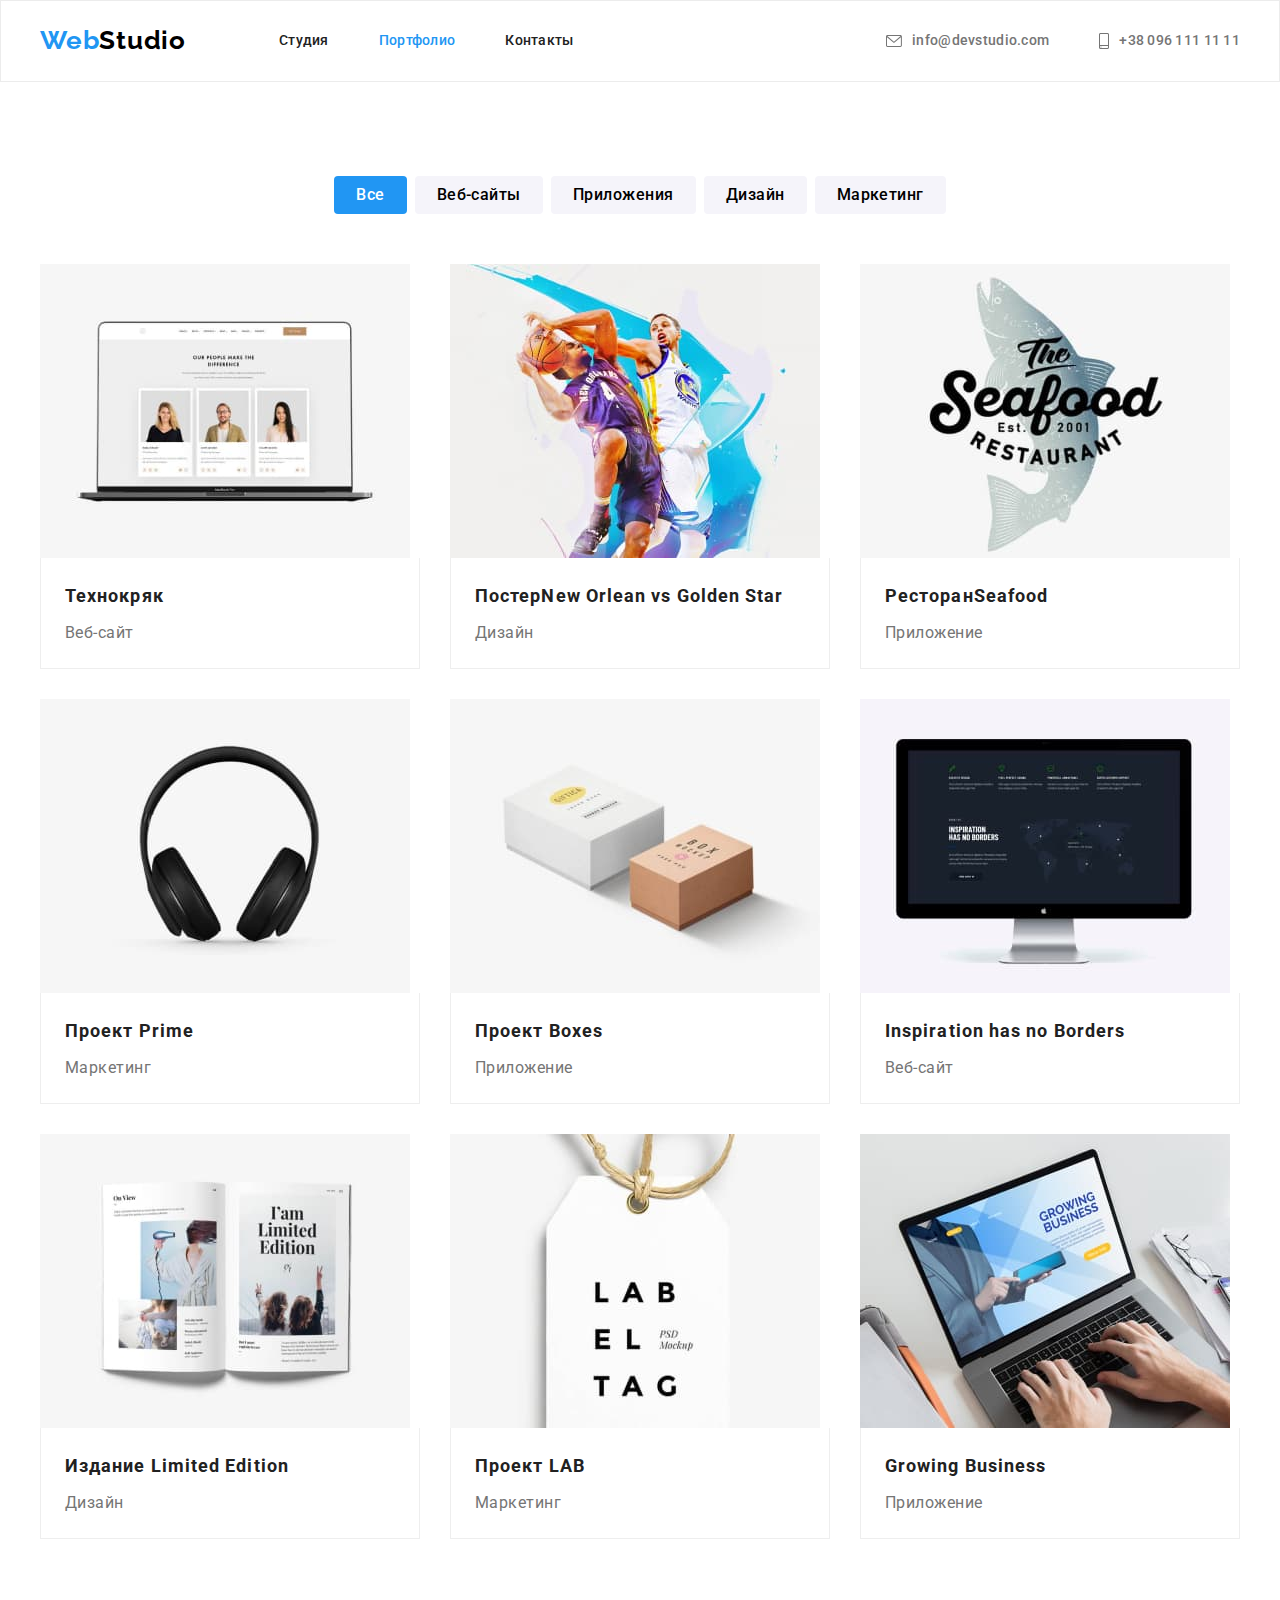
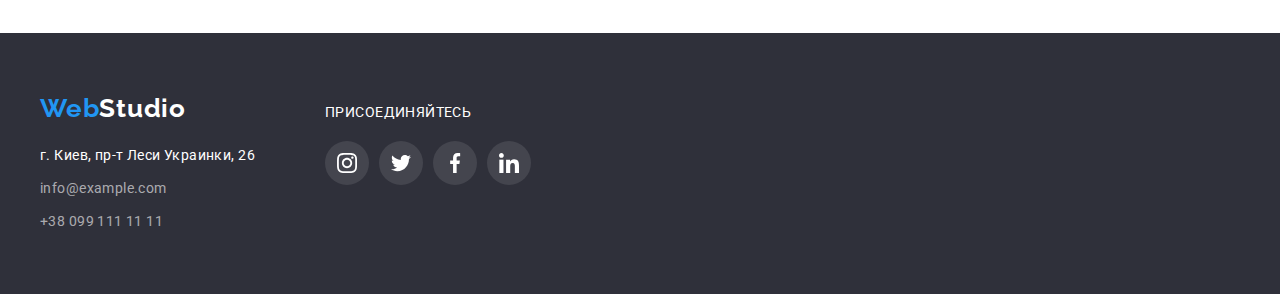
==== portfolio.html @ 98141c7f "start" ====
<!DOCTYPE html>
<html lang="ru">
  <head>
    <meta charset="UTF-8" />
    <meta http-equiv="X-UA-Compatible" content="IE=edge" />
    <meta name="viewport" content="width=device-width, initial-scale=1.0" />
    <link rel="preconnect" href="https://fonts.googleapis.com" />
    <link rel="preconnect" href="https://fonts.gstatic.com" crossorigin />
    <link
      href="https://fonts.googleapis.com/css2?family=Raleway:wght@700&family=Roboto:wght@400;500;700;900&display=swap"
      rel="stylesheet"
    />
    <link
      rel="stylesheet"
      href="https://cdnjs.cloudflare.com/ajax/libs/modern-normalize/1.1.0/modern-normalize.min.css"
      integrity="sha512-wpPYUAdjBVSE4KJnH1VR1HeZfpl1ub8YT/NKx4PuQ5NmX2tKuGu6U/JRp5y+Y8XG2tV+wKQpNHVUX03MfMFn9Q=="
      crossorigin="anonymous"
      referrerpolicy="no-referrer"
    />
    <link rel="stylesheet" href="./css/styles.css" />
    <title>Портфолио</title>
  </head>
  <body>
    <header class="header">
      <div class="container">
        <a href="/" class="header-logo" lang="en"
          >Web<span class="header-logo-studio" lang="en">Studio</span></a
        >
        <nav class="header-navigation">
          <ul class="header-navigation-list list">
            <li class="header-navigation-item">
              <a href="./index.html" class="header-navigation-link link">Студия</a>
            </li>
            <li class="header-navigation-item">
              <a href="" class="header-navigation-link current link">Портфолио</a>
            </li>
            <li class="header-navigation-item">
              <a href="" class="header-navigation-link link">Контакты</a>
            </li>
          </ul>
        </nav>
        <ul class="header-list list">
          <li class="header-item">
            <a href="mailto:info@devstudio.com" class="header-link link"><svg class="icon-envelope" width="16" height="12">
              <use href="./img/icons.svg#icon-envelope"></use>
            </svg>info@devstudio.com</a>
          </li>
          <li class="header-item">
            <a href="tel:+380961111111" class="header-link link"><svg class="icon-smartphone" width="10" height="16">
              <use href="./img/icons.svg#icon-smartphone"></use>
            </svg>+38 096 111 11 11</a>
          </li>
        </ul>
      </div>
    </header>
    <main class="main-portfolio">
      <section class="portfolio section">
        <div class="container">
          <h1 class="visually-hidden">Наше портфолио</h1>
          <ul class="filters-list list">
            <li class="filters-item">
              <button type="button" class="filters-btn filters-first-btn">Все</button>
            </li>
            <li class="filters-item">
              <button type="button" class="filters-btn">Веб-сайты</button>
            </li>
            <li class="filters-item">
              <button type="button" class="filters-btn">Приложения</button>
            </li>
            <li class="filters-item"><button type="button" class="filters-btn">Дизайн</button></li>
            <li class="filters-item">
              <button type="button" class="filters-btn">Маркетинг</button>
            </li>
          </ul>
          <ul class="projects-list list">
            <li class="projects-item">
              <a href="" class="projects-link">
                <img src="./img/imj_project_1.jpg"
                  alt="Технокряк"
                  width="370"
                  height="294"
                />
                <div class="container-projects-item">
                  <h2 class="projects-title">Технокряк</h2>
                  <p class="projects-text">Веб-сайт</p>
                </div>
              </a>
            </li>
            <li class="projects-item">
              <a href="" class="projects-link">
                <img src="./img/imj_project_2.jpg"
                  alt="Постер New Orlean vs Golden Star" 
                  width="370"
                  height="294"
                />
                <div class="container-projects-item">
                  <h2 class="projects-title">
                    Постер<span lang="en">New Orlean vs Golden Star</span>
                  </h2>
                  <p class="projects-text">Дизайн</p>
                </div>
              </a>
            </li>            
            <li class="projects-item">
              <a href="" class="projects-link">
                <img src="./img/imj_project_3.jpg"
                  alt="Ресторан Seafood"
                  width="370"
                  height="294"
                />
                <div class="container-projects-item">
                  <h2 class="projects-title">Ресторан<span lang="en">Seafood</span></h2>
                  <p class="projects-text">Приложение</p>
                </div>
              </a>
            </li>
            <li class="projects-item">
              <a href="" class="projects-link">
                <img src="./img/imj_project_4.jpg"
                  alt="Проект Prime"
                  width="370"
                  height="294"
                />
                <div class="container-projects-item">
                  <h2 class="projects-title">Проект <span lang="en">Prime</span></h2>
                  <p class="projects-text">Маркетинг</p>
                </div>
              </a>
            </li>
            <li class="projects-item">
              <a href="" class="projects-link">
                <img src="./img/imj_project_5.jpg"
                  alt="Проект Boxes"
                  width="370"
                  height="294"
                />
                <div class="container-projects-item">
                  <h2 class="projects-title">Проект <span lang="en">Boxes</span></h2>
                  <p class="projects-text">Приложение</p>
                </div>
              </a>
            </li>
            <li class="projects-item">
              <a href="" class="projects-link">
                <img src="./img/imj_project_6.jpg"
                  alt="Inspiration has no Borders"
                  width="370"
                  height="294"
                />
                <div class="container-projects-item">
                  <h2 class="projects-title" lang="en">Inspiration has no Borders</h2>
                  <p class="projects-text">Веб-сайт</p>
                </div>
              </a>
            </li>
            <li class="projects-item">
              <a href="" class="projects-link">
                <img src="./img/imj_project_7.jpg"
                  alt="Издание Limited Edition"
                  width="370"
                  height="294"
                />
                <div class="container-projects-item">
                  <h2 class="projects-title">Издание <span lang="en">Limited Edition</span></h2>
                  <p class="projects-text">Дизайн</p>
                </div>
              </a>
            </li>
            <li class="projects-item">
              <a href="" class="projects-link">
                <img src="./img/imj_project_8.jpg"
                  alt="Проект LAB"
                  width="370"
                  height="294"
                />
                <div class="container-projects-item">
                  <h2 class="projects-title">Проект <span lang="en">LAB</span></h2>
                  <p class="projects-text">Маркетинг</p>
                </div>
              </a>
            </li>
            <li class="projects-item">
              <a href="" class="projects-link">
                <img src="./img/imj_project_9.jpg"
                  alt="Growing Business"
                  width="370"
                  height="294"
                />
                <div class="container-projects-item">
                  <h2 class="projects-title" lang="en">Growing Business</h2>
                  <p class="projects-text">Приложение</p>
                </div>
              </a>
            </li>
          </ul>
        </div>
      </section>
    </main>
    <footer class="footer">
      <div class="container">
        <div>
          <a href="/" class="footer-logo" lang="en"
          >Web<span class="footer-logo-studio" lang="en">Studio</span></a>
          <address class="footer-address">
            <ul class="footer-list list">
              <li class="footer-item">
                <a
                  class="footer-link footer-link-address link"
                  href="https://goo.gl/maps/qoJzxrVLCb3UoENp8"
                  >г. Киев, пр-т Леси Украинки, 26</a>
              </li>
              <li class="footer-item">
                <a class="footer-link link" href="mailto:info@example.com">info@example.com</a>
              </li>
              <li class="footer-item">
                <a class="footer-link link" href="tel:+380991111111">+38 099 111 11 11</a>
              </li>
            </ul>
          </address>
        </div>
        <div class="social">
          <p class="social-title">присоединяйтесь</p>
          <ul class="social-list list">
            <li class="social-item">
              <a href="" class="social-link">
                <svg class="social-icon" width="20" height="20">
                  <use href="./img/icons.svg#icon-instagram"></use>
                </svg>
              </a>
            </li>
            <li class="social-item">
              <a href="" class="social-link"><svg class="social-icon" width="20" height="20">
                <use href="./img/icons.svg#icon-twitter"></use>
              </svg></a>
            </li>
            <li class="social-item">
              <a href="" class="social-link"><svg class="social-icon" width="20" height="20">
                <use href="./img/icons.svg#icon-facebook"></use>
              </svg></a>
            </li>
            <li class="social-item">
              <a href="" class="social-link"><svg class="social-icon" width="20" height="20">
                <use href="./img/icons.svg#icon-linkedin"></use>
              </svg></a>
            </li>
          </ul>
        </div>
      </div>
    </footer>
  </body>
</html>
---- css/styles.css ----
:root{
    --main-text-color: #212121;
    --second-text-color: #757575;
    --main-btn-color: #2196F3;
    --second-btn-color: #188CE8;
    --accent-color: #2196F3;
    --logo-color-studio: #000000;
    --main-backgroun-color: #FFFFFF;
    --second-backgroun-color: #2F303A;
    --third-backgroun-color: #F5F4FA;
    --backgroun-text-color: #FFFFFF;
    --footer-link: rgba(255, 255, 255, 0.6);
    --border-color:#ECECEC;
    --border-bottom-color: #EEEEEE;
}
body {
    font-family: 'Roboto', sans-serif;
    font-size: 14px;
    color: var(--main-text-color);
    margin: 0;
}
h1,
h2,
h3,
h4,
h5,
h6,
p {
    margin: 0;
}
ol, ul {
    padding-left: 0;
    margin: 0;
}
button {
    cursor: pointer;
    border: 0;
    display: block;
    text-align: center;
}
img {
    display: block;
    max-width: 100%;
    height: auto;
}
.container {
    width: 1200px;
    padding-left: 15px;
    padding-right: 15px;
    margin: 0 auto;
    margin-left: auto;
    margin-right: auto;
}
.section {
    padding-top: 94px;
    padding-bottom: 94px;
}
.list{
    list-style: none;
    padding: 0;
    margin: 0;
}
.link {
    text-decoration: none;
} 
.link:hover,
.link:focus {
    color: var(--accent-color);
}
.visually-hidden {
    position: absolute;
    white-space: nowrap;
    width: 1px;
    height: 1px;
    overflow: hidden;
    border: 0;
    padding: 0;
    clip: rect(0 0 0 0);
    clip-path: inset(50%);
    margin: -1px;
}

/* -------------------HEADER------------------- */
.header{
    background: var(--main-backgroun-color);
    border: 1px solid var(--border-color);
    margin: 0 auto;
}
.header .container {
    display: flex;
    align-items: center;
}
.header-logo {
    font-family: 'Raleway',sans-serif;
    font-weight: 700;
    font-size: 26px;
    line-height: 1.19;
    letter-spacing: 0.03em;
    text-decoration: none;
    color: var(--accent-color);
    padding-top: 24px;
    padding-bottom: 25px;
    display: block;
}
.header-logo-studio{
    color: var(--logo-color-studio);
}
.header-navigation-list{
    margin-left: 93px;
    display: flex;
}
.header-navigation-item:not(:first-child){
    margin-left: 50px;
}
.header-navigation-link.current{
    color: var(--accent-color)
}
.header-navigation-link {
    color: inherit;
    font-weight: 500;
    line-height: 1.14;
    letter-spacing: 0.02em;
    display: block;
    padding-top: 32px;
    padding-bottom: 32px;
}
.header-list{
    display: flex;
    margin-left: auto;
}
.header-item:not(:first-child){
    margin-left: 50px;
}
.header-link{
    font-weight: 500;
    line-height: 1.14;
    letter-spacing: 0.02em;
    color: var(--second-text-color);
    align-items: center;
    display: flex;
    padding-top: 32px;
    padding-bottom: 32px;
}
.icon-envelope,
.icon-smartphone{
    margin-right: 10px;
    background-position: center;
    background-size: contain;
    fill: currentColor;
}
.header-link:hover .icon-envelope,
.header-link:focus .icon-envelope{
    fill: var(--accent-color);
}


/* -------------------HERO------------------- */
.hero {
    background: var(--second-backgroun-color);
    padding-top: 200px;
    padding-bottom: 200px;
    max-width: 1600px;
    background-repeat: no-repeat;
    background-size: cover;
    background-position: center;
    margin: 0 auto;
    background-image: linear-gradient(
      rgba(47, 48, 58, 0.4),
      rgba(47, 48, 58, 0.4)),
      url(../img/hero_bg.jpg);
}
.hero-title{
    font-weight: 900;
    font-size: 44px;
    line-height: 1.36;
    text-align: center;
    letter-spacing: 0.06em;
    text-transform: uppercase;
    color: var(--backgroun-text-color);
    width: 696px;
    margin-bottom: 30px;
    margin-left: auto;
    margin-right: auto;
}
.hero-btn{
    background: var(--main-btn-color);
    box-shadow: 0px 4px 4px rgba(0, 0, 0, 0.15);
    border-radius: 4px;
    font-family: inherit;
    font-weight: 700;
    font-size: 16px;
    line-height: 1.88;
    display: flex;
    align-items: center;
    letter-spacing: 0.06em;
    color: var(--backgroun-text-color);
    margin: 0 auto;
    min-width: 200px;
    padding: 10px 32px;
}
.hero-btn:hover,
.hero-btn:focus {
    background: var(--second-btn-color);
}

/* ----------------BENEFITS---------------- */
.benefits-list {
    display: flex;    
}
.benefits-item{
    max-width: 270px;    
}
.benefits-icon-item{
    display: flex;
    height: 120px;
    background: #F5F4FA;
    border-radius: 4px;    
    margin-bottom: 30px;
    background-position: center;
    justify-content: center;
    align-items: center;
}
.benefits-icon{
    display: block;
}
.benefits-item:not(:last-child) {
    margin-right: 30px;
}
.benefits-title {
    line-height: 1.14;
    letter-spacing: 0.03em;
    text-transform: uppercase;
    margin-bottom: 10px;
}
.benefits-text{
    line-height: 1.71;
    letter-spacing: 0.03em;
    color: var(--second-text-color);
}

/* ----------------ABOUT---------------- */
.about{
    padding-bottom: 94px;
}
.about-title{
    font-size: 36px;
    line-height: 1.17;
    text-align: center;
    letter-spacing: 0.03em;
    margin-bottom: 50px;
}
.about-list {
    display: flex;
    align-items: center;
}
.about-item + .about-item{
    margin-left: 30px;
}

/* ----------------TEAM---------------- */
.team {
    background: var(--third-backgroun-color);
}
.team-title{
    font-size: 36px;
    line-height: 1.17;
    text-align: center;
    letter-spacing: 0.03em;
    margin-bottom: 50px;
}
.team-list{
    display: flex;
}
.team-item{
    background: var(--main-backgroun-color);
    box-shadow: 0px 1px 3px rgba(0, 0, 0, 0.12),
    0px 1px 1px rgba(0, 0, 0, 0.14),
    0px 2px 1px rgba(0, 0, 0, 0.2);
    border-radius: 0px 0px 4px 4px;
    width: 270px;
}
.team-item:not(:last-child) {
    margin-right: 30px;
}
.container-team-item{
    padding-top: 30px;
    padding-bottom: 30px;
}
.team-item-title{
    font-weight: 500;
    font-size: 16px;
    line-height: 1.19;
    text-align: center;
    letter-spacing: 0.03em;
    margin-bottom: 10px;
}
.team-item-text{
    font-weight: 400;
    font-size: 16px;
    line-height: 1.19;
    text-align: center;
    letter-spacing: 0.03em;
    color: var(--second-text-color);
    margin-bottom: 16px;
}
.team-soc-list {
    display: flex;
    justify-content: center;
}
.team-soc-item + .team-soc-item {
    margin-left: 10px;
}
.team-soc-link {
    width: 44px;
    height: 44px;
    border-radius: 50%;
    display: flex;
    justify-content: center;
    align-items: center;
}
.team-soc-icon{
    fill: #AFB1B8;
}
.team-soc-link:hover,
.team-soc-link:focus{
    background-color: #2196F3;
}
.team-soc-link:hover .team-soc-icon,
.team-soc-link:focus .team-soc-icon{  
    fill: #FFFFFF;
}
/* -----------------CLIENTS----------------- */
.clients-title{
    font-size: 36px;
    line-height: 1.17;
    text-align: center;
    letter-spacing: 0.03em;
    margin-bottom: 50px;
}
.clients-list{
    display: flex;    
}
.clients-item{
    width: 170px;
    height: 92px;
    box-sizing: border-box;
    /* border-radius: 4px; */
}
.clients-item:not(:last-child) {
    margin-right: 30px;
}
.clients-link{
    display: flex;
    width: 100%;
    height: 100%;
    justify-content: center;
    align-items: center;
    border: 1px solid rgba(175, 177, 184, 1);
    border-radius: 4px;
}
.clients-link:hover,
.clients-link:focus{
    border: 1px solid var(--accent-color);
}
.clients-icon{
    display: block;
    fill:rgba(175, 177, 184, 1);      
}
.clients-link:hover .clients-icon,
.clients-link:focus .clients-icon{
    fill: var(--accent-color);
} 


/* ----------------FOOTER---------------- */
.footer{
    background: var(--second-backgroun-color);
    padding-top: 60px;
    padding-bottom: 60px;
}
.footer .container {
    display: flex;
    align-items: baseline;
}
.footer-logo{
    font-family: 'Raleway',sans-serif;
    font-weight: 700;
    font-size: 26px;
    line-height: 1.19;
    letter-spacing: 0.03em;
    text-decoration: none;
    color: var(--accent-color);
    display: inline-block;
    margin-bottom: 20px;
}
.footer-logo-studio{
    color: var(--backgroun-text-color);
}
.footer-address{
    font-style: normal;
}
.footer-item:not(:last-child) {
    margin-bottom: 9px;
}
.footer-link{
    line-height: 1.71;
    letter-spacing: 0.03em;
    color: var(--footer-link)
}
.footer-link-address{
    color: var(--backgroun-text-color);
}
.social{
    margin-left: 70px;
}
.social-title{
    font-size: 14px;
    line-height: 1.14;
    letter-spacing: 0.03em;
    text-transform: uppercase;
    color: var(--main-backgroun-color);
    margin-bottom: 20px;
}
.social-list {
    display: flex;
    justify-content: center;
}
.social-item + .social-item {
    margin-left: 10px;
}
.social-link {
    display: flex;
    width: 44px;
    height: 44px;
    border-radius: 50%;
    background-color: rgba(255, 255, 255, 0.1);
    justify-content: center;
    align-items: center;
}
.social-icon{
    fill: var(--backgroun-text-color);
}
.social-link:hover,
.social-link:focus{
    background-color: #2196F3;
}


/* ----------------PORTFOLIO---------------- */
.filters-list{
    display: flex;
    flex-wrap: wrap;
    justify-content: center;
    margin-bottom: 50px;
}
.filters-item:not(:first-child) {
    margin-left: 8px;
}
.filters-btn {
    font-family: inherit;
    font-weight: 500;
    font-size: 16px;
    line-height: 1.63;
    text-align: center;
    letter-spacing: 0.03em;
    background: var(--third-backgroun-color);
    border-radius: 4px;
    padding: 6px 22px;
}
.filters-btn:hover,
.filters-btn:focus {
    background: var(--main-btn-color);
    box-shadow: 0px 3px 1px rgba(0, 0, 0, 0.1),
                0px 1px 2px rgba(0, 0, 0, 0.08),
                0px 2px 2px rgba(0, 0, 0, 0.12);
    color: var(--backgroun-text-color);
}
.filters-first-btn {
    background: var(--main-btn-color);
    color: var(--backgroun-text-color);
}
.projects-list{
    display: flex;
    justify-content: center;
    flex-wrap: wrap;
    margin-left: -30px;
    margin-top: -30px;
}
.projects-item{
    background: var(--main-backgroun-color);
    width: calc(100% / 3 - 30px);
    margin-left: 30px;
    margin-top: 30px;
}
.projects-link{
    display: block;
    color: inherit;
    text-decoration: none;

}
.projects-link:hover,
.projects-link:focus{
box-shadow: 0px 1px 1px rgba(0, 0, 0, 0.12), 0px 4px 4px rgba(0, 0, 0, 0.06), 1px 4px 6px rgba(0, 0, 0, 0.16);
}   
.container-projects-item{
    padding: 20px 24px;
    border: 1px solid var(--border-bottom-color);
    border-top: 0;
}
.projects-title {
    font-size: 18px;
    line-height: 2;
    letter-spacing: 0.06em;
    margin-bottom: 4px;       
}
.projects-text{
    font-size: 16px;
    line-height: 1.88;
    letter-spacing: 0.03em;
    color: var(--second-text-color);
}
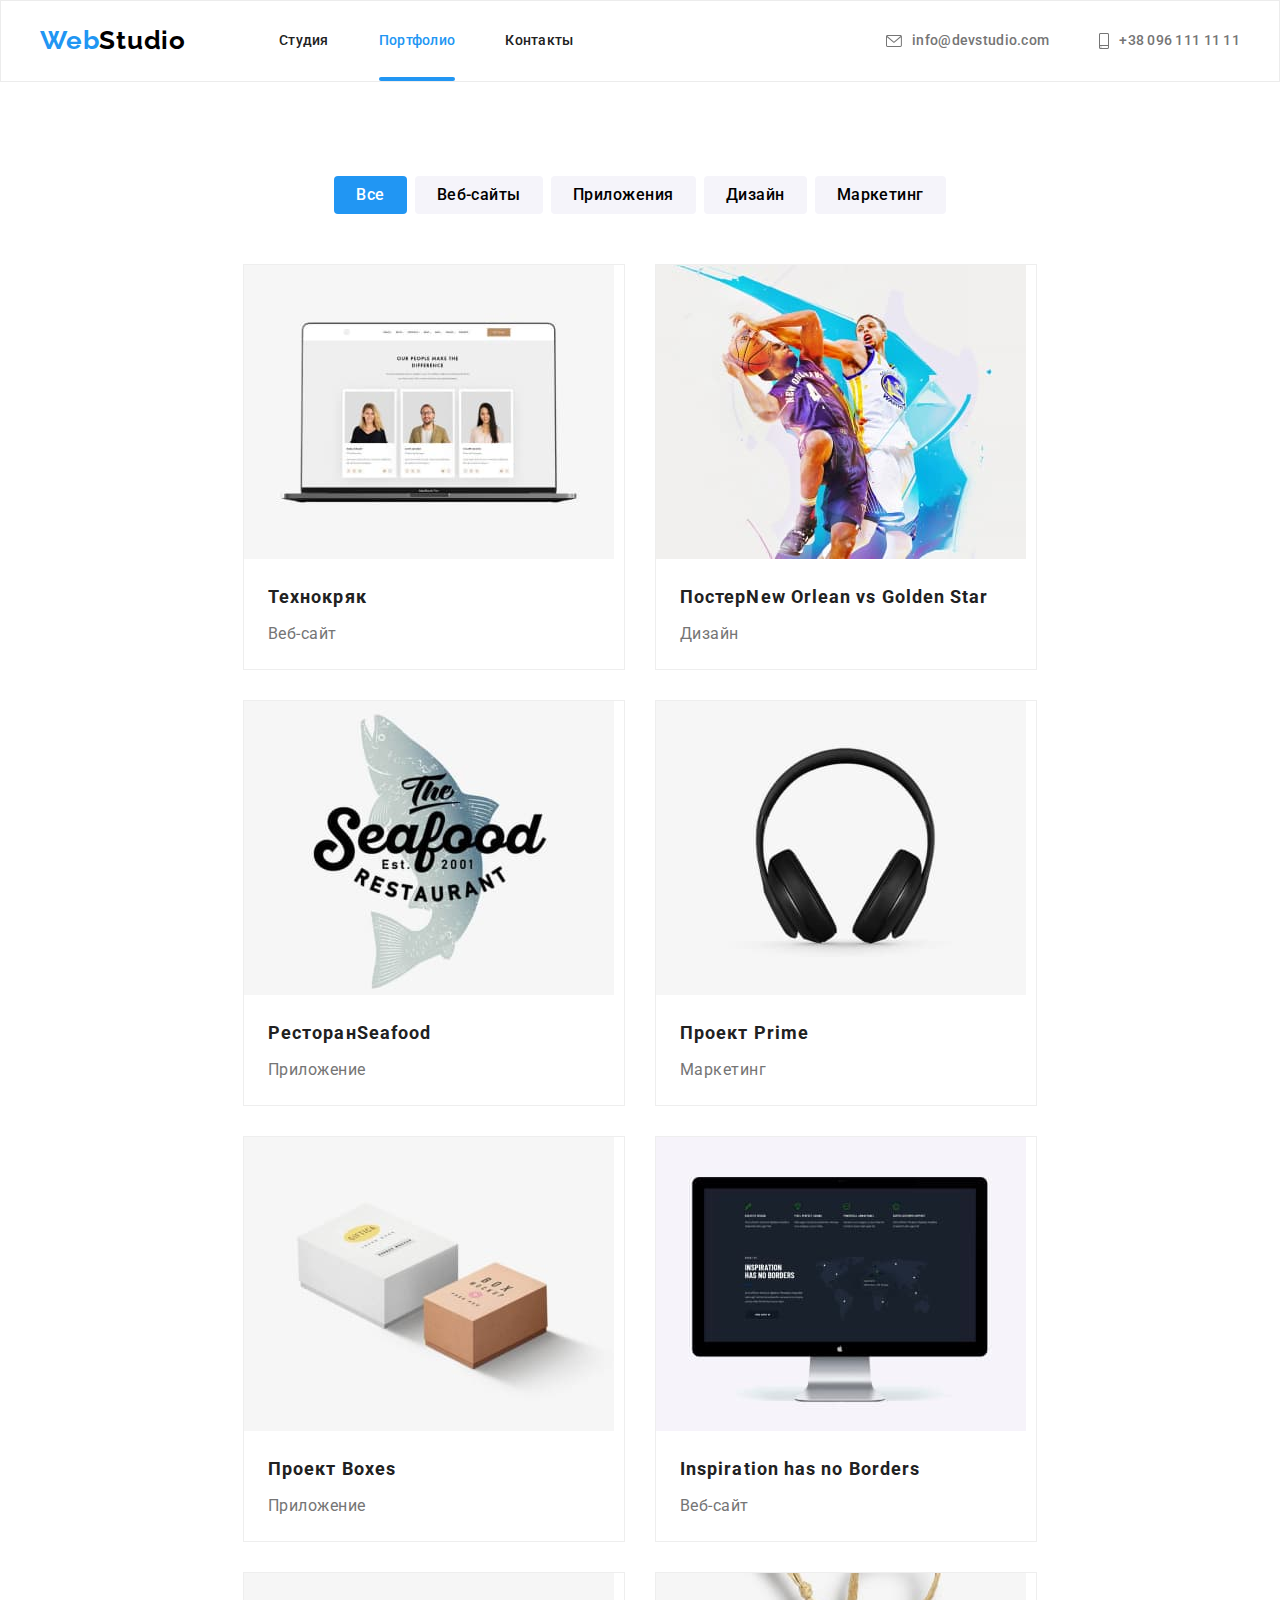
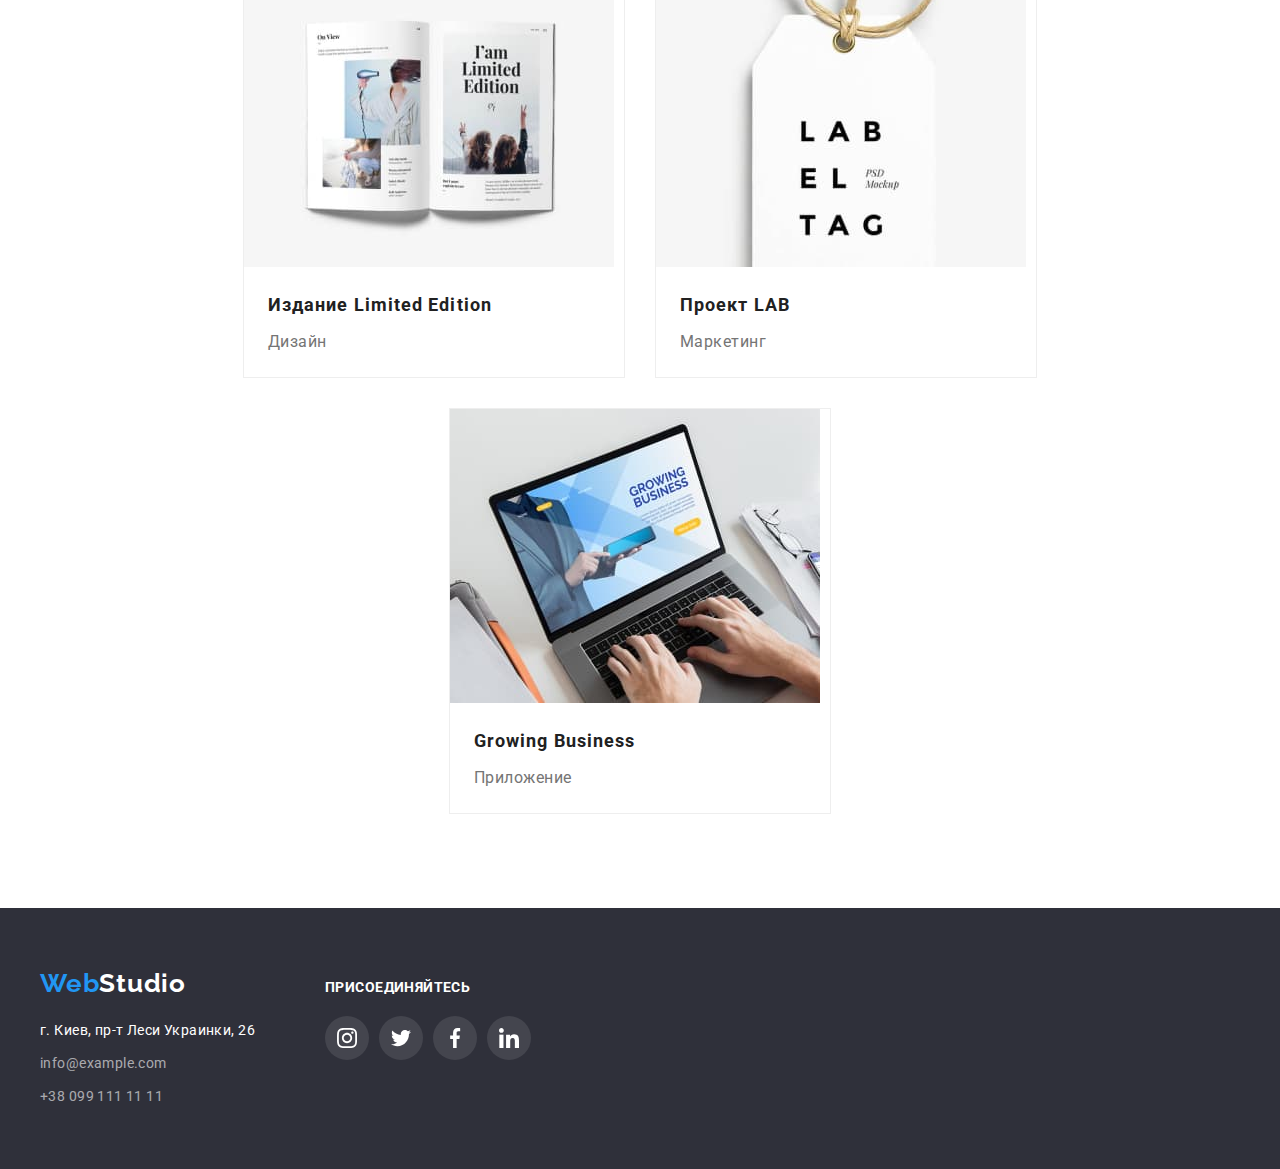
==== commit d9aa5a5c: "add overlay" ====
--- a/portfolio.html
+++ b/portfolio.html
@@ -75,11 +75,14 @@
           <ul class="projects-list list">
             <li class="projects-item">
               <a href="" class="projects-link">
-                <img src="./img/imj_project_1.jpg"
+                <div class="container-projects-img">
+                  <img src="./img/imj_project_1.jpg"
                   alt="Технокряк"
                   width="370"
                   height="294"
-                />
+                  />
+                  <p class="projects-text-overlay">Ресурс предлагает комплексные предложения с разным уровнем функционала и сервисов. Все это позволит посетителю получить исчерпывающие сведения о компании или частном лице.</p>
+                </div>                
                 <div class="container-projects-item">
                   <h2 class="projects-title">Технокряк</h2>
                   <p class="projects-text">Веб-сайт</p>
@@ -88,11 +91,14 @@
             </li>
             <li class="projects-item">
               <a href="" class="projects-link">
-                <img src="./img/imj_project_2.jpg"
-                  alt="Постер New Orlean vs Golden Star" 
-                  width="370"
-                  height="294"
-                />
+                <div class="container-projects-img">
+                  <img src="./img/imj_project_2.jpg"
+                    alt="Постер New Orlean vs Golden Star" 
+                    width="370"
+                    height="294"
+                  />
+                  <p class="projects-text-overlay">Ресурс предлагает комплексные предложения с разным уровнем функционала и сервисов. Все это позволит посетителю получить исчерпывающие сведения о компании или частном лице.</p>
+                </div>
                 <div class="container-projects-item">
                   <h2 class="projects-title">
                     Постер<span lang="en">New Orlean vs Golden Star</span>
@@ -103,11 +109,14 @@
             </li>            
             <li class="projects-item">
               <a href="" class="projects-link">
-                <img src="./img/imj_project_3.jpg"
-                  alt="Ресторан Seafood"
-                  width="370"
-                  height="294"
-                />
+                <div class="container-projects-img">
+                  <img src="./img/imj_project_3.jpg"
+                    alt="Ресторан Seafood"
+                    width="370"
+                    height="294"
+                  />
+                  <p class="projects-text-overlay">Ресурс предлагает комплексные предложения с разным уровнем функционала и сервисов. Все это позволит посетителю получить исчерпывающие сведения о компании или частном лице.</p>
+                </div>
                 <div class="container-projects-item">
                   <h2 class="projects-title">Ресторан<span lang="en">Seafood</span></h2>
                   <p class="projects-text">Приложение</p>
@@ -116,11 +125,14 @@
             </li>
             <li class="projects-item">
               <a href="" class="projects-link">
-                <img src="./img/imj_project_4.jpg"
+                <div class="container-projects-img">
+                  <img src="./img/imj_project_4.jpg"
                   alt="Проект Prime"
                   width="370"
                   height="294"
-                />
+                  />
+                  <p class="projects-text-overlay">Ресурс предлагает комплексные предложения с разным уровнем функционала и сервисов. Все это позволит посетителю получить исчерпывающие сведения о компании или частном лице.</p>
+                </div>
                 <div class="container-projects-item">
                   <h2 class="projects-title">Проект <span lang="en">Prime</span></h2>
                   <p class="projects-text">Маркетинг</p>
@@ -129,11 +141,14 @@
             </li>
             <li class="projects-item">
               <a href="" class="projects-link">
-                <img src="./img/imj_project_5.jpg"
+                <div class="container-projects-img">
+                  <img src="./img/imj_project_5.jpg"
                   alt="Проект Boxes"
                   width="370"
                   height="294"
-                />
+                  />
+                  <p class="projects-text-overlay">Ресурс предлагает комплексные предложения с разным уровнем функционала и сервисов. Все это позволит посетителю получить исчерпывающие сведения о компании или частном лице.</p>
+                </div>                
                 <div class="container-projects-item">
                   <h2 class="projects-title">Проект <span lang="en">Boxes</span></h2>
                   <p class="projects-text">Приложение</p>
@@ -142,11 +157,14 @@
             </li>
             <li class="projects-item">
               <a href="" class="projects-link">
-                <img src="./img/imj_project_6.jpg"
-                  alt="Inspiration has no Borders"
-                  width="370"
-                  height="294"
-                />
+                <div class="container-projects-img">
+                  <img src="./img/imj_project_6.jpg"
+                    alt="Inspiration has no Borders"
+                    width="370"
+                    height="294"
+                  />
+                  <p class="projects-text-overlay">Ресурс предлагает комплексные предложения с разным уровнем функционала и сервисов. Все это позволит посетителю получить исчерпывающие сведения о компании или частном лице.</p>
+                </div>
                 <div class="container-projects-item">
                   <h2 class="projects-title" lang="en">Inspiration has no Borders</h2>
                   <p class="projects-text">Веб-сайт</p>
@@ -155,11 +173,14 @@
             </li>
             <li class="projects-item">
               <a href="" class="projects-link">
-                <img src="./img/imj_project_7.jpg"
-                  alt="Издание Limited Edition"
-                  width="370"
-                  height="294"
-                />
+                <div class="container-projects-img">
+                  <img src="./img/imj_project_7.jpg"
+                    alt="Издание Limited Edition"
+                    width="370"
+                    height="294"
+                  />
+                  <p class="projects-text-overlay">Ресурс предлагает комплексные предложения с разным уровнем функционала и сервисов. Все это позволит посетителю получить исчерпывающие сведения о компании или частном лице.</p>
+                </div>
                 <div class="container-projects-item">
                   <h2 class="projects-title">Издание <span lang="en">Limited Edition</span></h2>
                   <p class="projects-text">Дизайн</p>
@@ -168,11 +189,14 @@
             </li>
             <li class="projects-item">
               <a href="" class="projects-link">
-                <img src="./img/imj_project_8.jpg"
+                <div class="container-projects-img">
+                  <img src="./img/imj_project_8.jpg"
                   alt="Проект LAB"
                   width="370"
                   height="294"
-                />
+                  />
+                  <p class="projects-text-overlay">Ресурс предлагает комплексные предложения с разным уровнем функционала и сервисов. Все это позволит посетителю получить исчерпывающие сведения о компании или частном лице.</p>
+                  </div>
                 <div class="container-projects-item">
                   <h2 class="projects-title">Проект <span lang="en">LAB</span></h2>
                   <p class="projects-text">Маркетинг</p>
@@ -181,11 +205,14 @@
             </li>
             <li class="projects-item">
               <a href="" class="projects-link">
-                <img src="./img/imj_project_9.jpg"
+                <div class="container-projects-img">
+                  <img src="./img/imj_project_9.jpg"
                   alt="Growing Business"
                   width="370"
                   height="294"
-                />
+                  />
+                  <p class="projects-text-overlay">Ресурс предлагает комплексные предложения с разным уровнем функционала и сервисов. Все это позволит посетителю получить исчерпывающие сведения о компании или частном лице.</p>
+                </div>
                 <div class="container-projects-item">
                   <h2 class="projects-title" lang="en">Growing Business</h2>
                   <p class="projects-text">Приложение</p>
--- a/css/styles.css
+++ b/css/styles.css
@@ -62,6 +62,9 @@
 }
 .link {
     text-decoration: none;
+    transition-duration: 250ms;
+    transition-property: color;
+    transition-timing-function: cubic-bezier(0.4, 0, 0.2, 1);
 } 
 .link:hover,
 .link:focus {
@@ -112,8 +115,23 @@
 .header-navigation-item:not(:first-child){
     margin-left: 50px;
 }
+.header-navigation-item{
+    position: relative;
+}
+
 .header-navigation-link.current{
-    color: var(--accent-color)
+    color: var(--accent-color);
+}
+.header-navigation-link.current::after{
+    content: "";
+    position: absolute;
+    bottom: 0;
+    left: 0;
+    width: 100%;
+    height: 4px;  
+    background: #2196F3;
+    border-radius: 2px;  
+
 }
 .header-navigation-link {
     color: inherit;
@@ -147,6 +165,9 @@
     background-position: center;
     background-size: contain;
     fill: currentColor;
+    transition-duration: 250ms;
+    transition-property: fill;
+    transition-timing-function: cubic-bezier(0.4, 0, 0.2, 1);
 }
 .header-link:hover .icon-envelope,
 .header-link:focus .icon-envelope{
@@ -197,6 +218,9 @@
     margin: 0 auto;
     min-width: 200px;
     padding: 10px 32px;
+    transition-duration: 250ms;
+    transition-property: background;
+    transition-timing-function: cubic-bezier(0.4, 0, 0.2, 1);
 }
 .hero-btn:hover,
 .hero-btn:focus {
@@ -255,6 +279,25 @@
 }
 .about-item + .about-item{
     margin-left: 30px;
+}
+.container-about-item{
+    position: relative;
+    
+}
+.about-item-text{
+    position: absolute;
+    font-weight: 700;
+    line-height: 1.14;
+    text-align: center;
+    letter-spacing: 0.03em;
+    text-transform: uppercase;
+    bottom: 0;
+    height: 70px;
+    width: 100%;
+    color: var(--backgroun-text-color);
+    background-color: rgba(47, 48, 58, 0.8);
+    padding-top: 27px;
+    padding-bottom: 27px;
 }
 
 /* ----------------TEAM---------------- */
@@ -317,9 +360,15 @@
     display: flex;
     justify-content: center;
     align-items: center;
+    transition: 250ms;
+    transition-property: background-color;
+    transition-timing-function: cubic-bezier(0.4, 0, 0.2, 1);
 }
 .team-soc-icon{
     fill: #AFB1B8;
+    transition-duration: 250ms;
+    transition-property: fill;
+    transition-timing-function: cubic-bezier(0.4, 0, 0.2, 1);
 }
 .team-soc-link:hover,
 .team-soc-link:focus{
@@ -357,6 +406,9 @@
     align-items: center;
     border: 1px solid rgba(175, 177, 184, 1);
     border-radius: 4px;
+    transition-duration: 250ms;
+    transition-property: border;
+    transition-timing-function: cubic-bezier(0.4, 0, 0.2, 1);
 }
 .clients-link:hover,
 .clients-link:focus{
@@ -364,7 +416,10 @@
 }
 .clients-icon{
     display: block;
-    fill:rgba(175, 177, 184, 1);      
+    fill:rgba(175, 177, 184, 1);    
+    transition-duration: 250ms;
+    transition-property: fill;
+    transition-timing-function: cubic-bezier(0.4, 0, 0.2, 1);  
 }
 .clients-link:hover .clients-icon,
 .clients-link:focus .clients-icon{
@@ -414,6 +469,7 @@
     margin-left: 70px;
 }
 .social-title{
+    font-weight: 700;
     font-size: 14px;
     line-height: 1.14;
     letter-spacing: 0.03em;
@@ -436,6 +492,9 @@
     background-color: rgba(255, 255, 255, 0.1);
     justify-content: center;
     align-items: center;
+    transition-duration: 250ms;
+    transition-property: background-color;
+    transition-timing-function: cubic-bezier(0.4, 0, 0.2, 1);
 }
 .social-icon{
     fill: var(--backgroun-text-color);
@@ -466,6 +525,9 @@
     background: var(--third-backgroun-color);
     border-radius: 4px;
     padding: 6px 22px;
+    transition-duration: 250ms;
+    transition-property: color, background, box-shadow;
+    transition-timing-function: cubic-bezier(0.4, 0, 0.2, 1);
 }
 .filters-btn:hover,
 .filters-btn:focus {
@@ -490,21 +552,46 @@
     background: var(--main-backgroun-color);
     width: calc(100% / 3 - 30px);
     margin-left: 30px;
-    margin-top: 30px;
+    margin-top: 30px;    
+    border: 1px solid var(--border-bottom-color);
 }
 .projects-link{
     display: block;
     color: inherit;
     text-decoration: none;
-
+    transition-duration: 250ms;
+    transition-property: transform;
+    transition-timing-function: cubic-bezier(0.4, 0, 0.2, 1);
 }
 .projects-link:hover,
 .projects-link:focus{
 box-shadow: 0px 1px 1px rgba(0, 0, 0, 0.12), 0px 4px 4px rgba(0, 0, 0, 0.06), 1px 4px 6px rgba(0, 0, 0, 0.16);
 }   
+.projects-link:hover .projects-text-overlay,
+.projects-link:focus .projects-text-overlay{
+    transform: translateY(0%);
+}
+.container-projects-img{
+    position: relative;
+    overflow: hidden;
+}
+.projects-text-overlay{
+    position: absolute;
+    font-size: 18px;
+    line-height: 1.56;
+    letter-spacing: 0.03em;
+    color: var(--main-backgroun-color);
+    background: rgba(33, 150, 243, 0.9);
+    top: 0;
+    height: 100%;
+    padding: 63px 24px;
+    transform: translateY(100%);
+    transition-duration: 250ms;
+    transition-property: transform;
+    transition-timing-function: cubic-bezier(0.4, 0, 0.2, 1);
+}
 .container-projects-item{
     padding: 20px 24px;
-    border: 1px solid var(--border-bottom-color);
     border-top: 0;
 }
 .projects-title {
